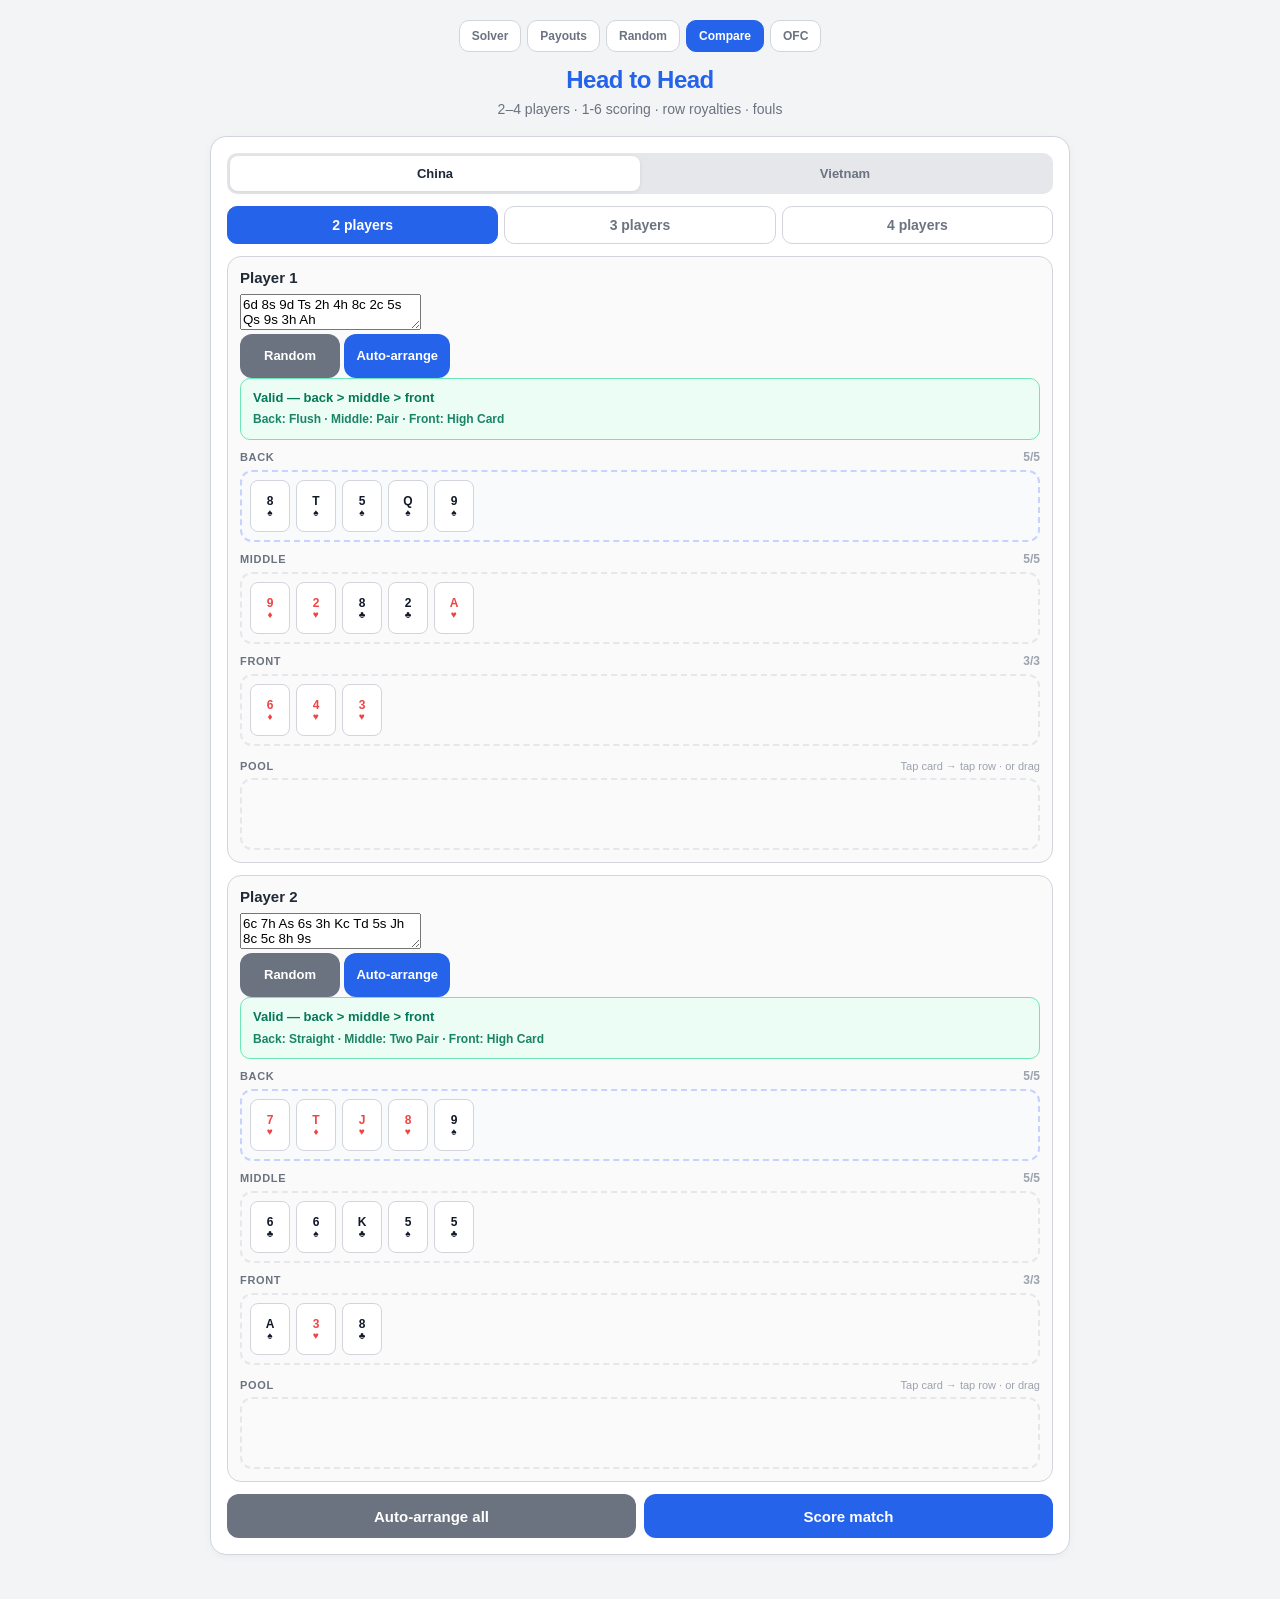
==== compare.html @ 32a0f343 "Add PWA, manual layout editor, compare, OFC mode, and haptics. Installable offline app with service " ====
<!DOCTYPE html>
<html lang="en">
<head>
    <meta charset="UTF-8">
    <meta name="viewport" content="width=device-width, initial-scale=1.0, viewport-fit=cover">
    <meta name="description" content="Compare 2–4 Chinese Poker hands head-to-head with foul detection and royalties.">
    <meta name="apple-mobile-web-app-capable" content="yes">
    <meta name="apple-mobile-web-app-title" content="13 Cards">
    <meta name="theme-color" content="#2563eb">
    <link rel="manifest" href="manifest.webmanifest">
    <link rel="icon" href="icons/icon.svg" type="image/svg+xml">
    <link rel="apple-touch-icon" href="icons/apple-touch-icon.png">
    <link rel="stylesheet" href="pwa.css">
    <link rel="stylesheet" href="app.css">
    <title>Compare — 13 Cards</title>
</head>
<body class="app-body">

    <nav class="top-nav">
        <a href="index.html">Solver</a>
        <a href="payouts.html">Payouts</a>
        <a href="random.html">Random</a>
        <a href="compare.html" class="active">Compare</a>
        <a href="ofc.html">OFC</a>
    </nav>

    <h1>Head to Head</h1>
    <p class="subtitle">2–4 players · 1-6 scoring · row royalties · fouls</p>

    <div class="section">
        <div class="variant-segment" role="radiogroup">
            <label><input type="radio" name="variant" value="traditional_chinese_poker" checked><span>China</span></label>
            <label><input type="radio" name="variant" value="vietnamese_mau_binh"><span>Vietnam</span></label>
        </div>

        <div class="player-count-segment" id="player-count">
            <button type="button" data-n="2" class="active">2 players</button>
            <button type="button" data-n="3">3 players</button>
            <button type="button" data-n="4">4 players</button>
        </div>

        <div id="players-root"></div>

        <div class="action-bar">
            <button type="button" class="btn btn-secondary" id="auto-all-btn">Auto-arrange all</button>
            <button type="button" class="btn btn-primary" id="score-btn">Score match</button>
        </div>
    </div>

    <div class="section" id="results-section" style="display:none;">
        <h2>Totals</h2>
        <div id="totals-root"></div>
        <h2 style="margin-top:16px;">Pairings</h2>
        <div id="pairings-root"></div>
    </div>

    <script src="cards.js"></script>
    <script src="config.js"></script>
    <script src="solver.js"></script>
    <script src="haptic.js"></script>
    <script src="ui.js"></script>
    <script src="editor.js"></script>
    <script src="scoring.js"></script>
    <script src="pwa.js"></script>
    <script>
        let playerCount = 2;
        const playerState = [];

        function getVariant() {
            return document.querySelector('input[name=variant]:checked').value;
        }

        function buildPlayerPanels() {
            const root = document.getElementById('players-root');
            root.innerHTML = '';
            playerState.length = 0;

            for (let i = 0; i < playerCount; i++) {
                const panel = document.createElement('div');
                panel.className = 'player-panel';
                panel.innerHTML = `
                    <h3>Player ${i + 1}</h3>
                    <textarea class="card-input" data-idx="${i}" placeholder="13 cards: As Kh Qd Jc Ts 9h 8d 7s 6c 5h 4d 3s 2c"></textarea>
                    <div class="player-actions">
                        <button type="button" class="btn btn-secondary" data-action="shuffle" data-idx="${i}">Random</button>
                        <button type="button" class="btn btn-primary" data-action="auto" data-idx="${i}">Auto-arrange</button>
                    </div>
                    <div class="editor-mount" data-idx="${i}"></div>
                `;
                root.appendChild(panel);

                const state = {
                    cards: [],
                    editor: null,
                    setup: { front: [], middle: [], back: [] }
                };
                playerState[i] = state;

                const mount = panel.querySelector('.editor-mount');
                state.editor = createManualRowEditor(mount, {
                    variant: getVariant(),
                    onChange: (layout) => {
                        state.setup = layout.rows;
                        state.cards = [...layout.rows.front, ...layout.rows.middle, ...layout.rows.back, ...layout.pool];
                    }
                });
            }

            root.querySelectorAll('[data-action="shuffle"]').forEach(btn => {
                btn.addEventListener('click', () => {
                    hapticTap();
                    const idx = +btn.dataset.idx;
                    const cards = random13();
                    loadPlayerCards(idx, cards);
                });
            });
            root.querySelectorAll('[data-action="auto"]').forEach(btn => {
                btn.addEventListener('click', () => {
                    hapticTap();
                    autoArrangePlayer(+btn.dataset.idx);
                });
            });
            root.querySelectorAll('.card-input').forEach(ta => {
                ta.addEventListener('change', () => {
                    try {
                        const cards = parseCardIds(ta.value);
                        loadPlayerCards(+ta.dataset.idx, cards);
                        ta.classList.remove('input-error');
                    } catch (e) {
                        ta.classList.add('input-error');
                        alert(e.message);
                    }
                });
            });
        }

        function loadPlayerCards(idx, cards) {
            const state = playerState[idx];
            state.cards = cards;
            const ta = document.querySelector(`.card-input[data-idx="${idx}"]`);
            if (ta) ta.value = cards.map(c => c.id).join(' ');
            state.editor.syncCards(cards);
            autoArrangePlayer(idx);
        }

        function autoArrangePlayer(idx) {
            const state = playerState[idx];
            if (state.cards.length !== 13) return;
            try {
                const setup = autoSetupFromCards(state.cards, getVariant());
                state.setup = { front: setup.front, middle: setup.middle, back: setup.back };
                state.editor.applyArrangement(setup.front, setup.middle, setup.back);
                hapticSuccess();
            } catch (e) {
                hapticError();
                alert(e.message);
            }
        }

        function gatherPlayers() {
            const variant = getVariant();
            const players = [];
            for (let i = 0; i < playerCount; i++) {
                const state = playerState[i];
                const layout = state.editor.getLayout();
                if (!layout.complete) throw new Error(`Player ${i + 1}: assign all cards to front / middle / back.`);
                const allCards = [...layout.rows.front, ...layout.rows.middle, ...layout.rows.back];
                players.push({
                    name: `Player ${i + 1}`,
                    cards: allCards,
                    setup: layout.rows
                });
            }
            return { players, variant };
        }

        function renderResults(result) {
            document.getElementById('results-section').style.display = 'block';
            const totalsRoot = document.getElementById('totals-root');
            totalsRoot.innerHTML = `<table class="score-table"><thead><tr><th>Player</th><th>Net</th><th>Foul?</th></tr></thead><tbody>
                ${result.players.map((p, i) => {
                    const foul = isPlayerFouled(p.setup);
                    return `<tr><td>${p.name}</td><td class="score-total">${formatPayout(result.totals[i])}</td><td>${foul ? '<span class="foul-tag">FOUL</span>' : '—'}</td></tr>`;
                }).join('')}
            </tbody></table>`;

            const pairRoot = document.getElementById('pairings-root');
            let html = '';
            for (let i = 0; i < result.players.length; i++) {
                for (let j = i + 1; j < result.players.length; j++) {
                    const m = result.matrix[i][j];
                    html += `<div class="player-panel"><h3>${result.players[i].name} vs ${result.players[j].name}</h3>
                        <p class="match-detail">Net: ${formatPayout(m.netA)} / ${formatPayout(m.netB)}${m.breakdown.note ? ` · ${m.breakdown.note}` : ''}</p>
                        <table class="score-table"><thead><tr><th>Row</th><th>${result.players[i].name}</th><th>${result.players[j].name}</th><th>Hands</th></tr></thead><tbody>
                        ${m.breakdown.rows.map(r => `<tr><td>${r.label}</td><td>${formatPayout(r.a)}</td><td>${formatPayout(r.b)}</td><td class="match-detail">${r.handA} vs ${r.handB}</td></tr>`).join('')}
                        </tbody></table></div>`;
                }
            }
            pairRoot.innerHTML = html;
            document.getElementById('results-section').scrollIntoView({ behavior: 'smooth', block: 'start' });
        }

        document.getElementById('player-count').addEventListener('click', (e) => {
            const btn = e.target.closest('button[data-n]');
            if (!btn) return;
            hapticTap();
            playerCount = +btn.dataset.n;
            document.querySelectorAll('#player-count button').forEach(b => b.classList.toggle('active', b === btn));
            buildPlayerPanels();
        });

        document.getElementById('auto-all-btn').addEventListener('click', () => {
            hapticTap();
            for (let i = 0; i < playerCount; i++) {
                const ta = document.querySelector(`.card-input[data-idx="${i}"]`);
                if (ta && ta.value.trim()) {
                    try { loadPlayerCards(i, parseCardIds(ta.value)); } catch { /* skip */ }
                }
                autoArrangePlayer(i);
            }
        });

        document.getElementById('score-btn').addEventListener('click', () => {
            try {
                const { players, variant } = gatherPlayers();
                const result = scoreHeadToHead(players, variant);
                renderResults(result);
                hapticSuccess();
            } catch (e) {
                hapticError();
                alert(e.message);
            }
        });

        document.querySelectorAll('input[name=variant]').forEach(r => {
            r.addEventListener('change', () => {
                playerState.forEach(s => s.editor.setVariant(getVariant()));
            });
        });

        buildPlayerPanels();
        loadPlayerCards(0, random13());
        loadPlayerCards(1, random13());
    </script>
</body>
</html>
---- pwa.css ----
.pwa-install-btn {
    padding: 10px 14px;
    border-radius: 10px;
    font-size: 0.8125rem;
    font-weight: 700;
    border: 1px solid #2563eb;
    background: #eff6ff;
    color: #2563eb;
    cursor: pointer;
    -webkit-tap-highlight-color: transparent;
    line-height: 1.2;
}

.pwa-install-btn:hover { background: #dbeafe; }

.pwa-update-bar {
    position: fixed;
    left: 12px;
    right: 12px;
    bottom: calc(12px + env(safe-area-inset-bottom, 0px));
    z-index: 200;
    display: flex;
    align-items: center;
    justify-content: space-between;
    gap: 12px;
    padding: 12px 14px;
    border-radius: 14px;
    background: #1f2937;
    color: #f9fafb;
    font-size: 0.875rem;
    box-shadow: 0 8px 24px rgba(0, 0, 0, 0.2);
}

.pwa-update-bar button {
    flex-shrink: 0;
    padding: 8px 14px;
    border: none;
    border-radius: 8px;
    background: #2563eb;
    color: white;
    font-weight: 700;
    font-size: 0.8125rem;
    cursor: pointer;
}

.pwa-offline-badge {
    font-size: 0.6875rem;
    font-weight: 700;
    color: #6b7280;
    padding: 4px 8px;
    border-radius: 6px;
    background: #f3f4f6;
    border: 1px solid #e5e7eb;
}

.pwa-offline-badge.is-offline {
    color: #b45309;
    background: #fffbeb;
    border-color: #fcd34d;
}

@media (min-width: 768px) {
    .top-nav { flex-wrap: wrap; }
}
---- app.css ----
:root {
    --bg: #f3f4f6;
    --card-bg: #ffffff;
    --primary: #2563eb;
    --primary-hover: #1d4ed8;
    --text: #1f2937;
    --border: #d1d5db;
    --red-suit: #ef4444;
    --black-suit: #111827;
    --success: #10b981;
    --gold: #f59e0b;
    --danger: #ef4444;
    --safe-top: env(safe-area-inset-top, 0px);
    --safe-bottom: env(safe-area-inset-bottom, 0px);
}

* { box-sizing: border-box; font-family: -apple-system, BlinkMacSystemFont, "SF Pro Text", "Segoe UI", Roboto, Helvetica, Arial, sans-serif; }
html { -webkit-text-size-adjust: 100%; overflow-x: hidden; }

body.app-body {
    background: var(--bg);
    color: var(--text);
    margin: 0;
    padding: calc(8px + var(--safe-top)) 8px calc(20px + var(--safe-bottom));
    max-width: 900px;
    margin-inline: auto;
    min-height: 100dvh;
    overflow-x: hidden;
}

h1, h2 { text-align: center; color: var(--primary); margin: 0 0 6px; }
h1 { font-size: 1.5rem; letter-spacing: -0.02em; }
h2 { font-size: 1.1rem; }
p.subtitle { text-align: center; color: #6b7280; font-size: 0.875rem; margin: 0 0 16px; line-height: 1.4; }

.section {
    background: var(--card-bg);
    padding: 12px;
    border-radius: 16px;
    box-shadow: 0 2px 8px rgba(0,0,0,0.04);
    margin-bottom: 12px;
    border: 1px solid var(--border);
}

.top-nav {
    display: flex;
    justify-content: center;
    gap: 6px;
    margin-bottom: 14px;
    flex-wrap: wrap;
}
.top-nav a {
    padding: 8px 12px;
    border-radius: 10px;
    font-size: 0.75rem;
    font-weight: 700;
    text-decoration: none;
    color: #6b7280;
    background: white;
    border: 1px solid var(--border);
    -webkit-tap-highlight-color: transparent;
}
.top-nav a.active { background: var(--primary); color: white; border-color: var(--primary); }

.variant-segment {
    display: flex;
    background: #e5e7eb;
    border-radius: 10px;
    padding: 3px;
    margin-bottom: 12px;
}
.variant-segment label { flex: 1; position: relative; cursor: pointer; }
.variant-segment input { position: absolute; opacity: 0; width: 0; height: 0; }
.variant-segment span {
    display: block;
    text-align: center;
    padding: 10px 6px;
    font-size: 0.8125rem;
    font-weight: 600;
    color: #6b7280;
    border-radius: 8px;
}
.variant-segment input:checked + span { background: white; color: var(--text); box-shadow: 0 1px 4px rgba(0,0,0,0.08); }

.btn {
    padding: 12px 16px;
    border: none;
    border-radius: 12px;
    font-size: 0.9375rem;
    font-weight: 700;
    cursor: pointer;
    color: white;
    touch-action: manipulation;
    -webkit-tap-highlight-color: transparent;
    min-height: 44px;
}
.btn:active { transform: scale(0.97); }
.btn-primary { background: var(--primary); }
.btn-secondary { background: #6b7280; }
.btn-block { width: 100%; }

.mini-card {
    flex: 0 0 44px;
    width: 44px;
    height: 58px;
    border: 1.5px solid var(--border);
    border-radius: 8px;
    display: flex;
    flex-direction: column;
    align-items: center;
    justify-content: center;
    font-size: 0.8125rem;
    font-weight: 700;
    background: white;
    cursor: grab;
    touch-action: manipulation;
    -webkit-tap-highlight-color: transparent;
    transition: transform 0.1s, box-shadow 0.1s;
}
.mini-card.card-red { color: var(--red-suit); }
.mini-card.card-black { color: var(--black-suit); }
.mini-card .suit-sm { font-size: 0.625rem; line-height: 1; }
.mini-card.is-selected { outline: 2px solid var(--primary); outline-offset: 2px; transform: scale(1.05); }
.mini-card.is-dragging { opacity: 0.5; }
.mini-card:active { cursor: grabbing; }

/* Manual row editor */
.row-editor { display: flex; flex-direction: column; gap: 10px; }

.editor-status {
    padding: 10px 12px;
    border-radius: 10px;
    background: #f9fafb;
    border: 1px solid var(--border);
    font-size: 0.8125rem;
    font-weight: 600;
    line-height: 1.45;
    display: flex;
    flex-direction: column;
    gap: 4px;
}
.editor-status.is-valid { background: #ecfdf5; border-color: #6ee7b7; color: #047857; }
.editor-status.is-foul { background: #fef2f2; border-color: #fca5a5; color: #b91c1c; }
.editor-hands, .editor-royalty { font-size: 0.75rem; opacity: 0.9; }

.editor-row-head {
    display: flex;
    align-items: center;
    justify-content: space-between;
    gap: 8px;
    margin-bottom: 6px;
}
.editor-row-label {
    font-size: 0.6875rem;
    font-weight: 800;
    text-transform: uppercase;
    letter-spacing: 0.06em;
    color: #6b7280;
}
.editor-row-count { font-size: 0.75rem; font-weight: 700; color: #9ca3af; }
.editor-row-hint { font-size: 0.6875rem; color: #9ca3af; }

.editor-dropzone {
    display: flex;
    flex-wrap: wrap;
    gap: 6px;
    min-height: 66px;
    padding: 8px;
    border-radius: 12px;
    border: 2px dashed #e5e7eb;
    background: #fafafa;
    align-items: center;
}
.editor-dropzone.drop-target { border-color: var(--primary); background: #eff6ff; }
.editor-row.row-back .editor-dropzone { border-color: #c7d2fe; background: #f8fafc; }

.editor-slot {
    width: 44px;
    height: 58px;
    border-radius: 8px;
    border: 1.5px dashed #d1d5db;
    background: rgba(255,255,255,0.6);
}

.editor-pool-wrap { margin-top: 4px; }
.editor-pool { min-height: 72px; }

/* Compare page */
.player-count-segment { display: flex; gap: 6px; margin-bottom: 12px; }
.player-count-segment button {
    flex: 1;
    padding: 10px;
    border-radius: 10px;
    border: 1px solid var(--border);
    background: white;
    font-weight: 700;
    font-size: 0.875rem;
    color: #6b7280;
    cursor: pointer;
}
.player-count-segment button.active { background: var(--primary); color: white; border-color: var(--primary); }

.player-panel {
    border: 1px solid var(--border);
    border-radius: 14px;
    padding: 12px;
    margin-bottom: 12px;
    background: #fafafa;
}
.player-panel h3 { margin: 0 0 8px; font-size: 0.9375rem; color: var(--text); text-align: left; }
.card-input.input-error { border-color: var(--danger); background: #fef2f2; }
    width: 100%;
    min-height: 52px;
    padding: 8px 10px;
    border: 1px solid var(--border);
    border-radius: 10px;
    font-size: 0.75rem;
    font-family: ui-monospace, SFMono-Regular, Menlo, Monaco, Consolas, monospace;
    resize: vertical;
}
.player-actions { display: flex; gap: 8px; margin-top: 8px; flex-wrap: wrap; }
.player-actions .btn { flex: 1; min-width: 100px; font-size: 0.8125rem; padding: 10px 12px; }

.score-table { width: 100%; border-collapse: collapse; font-size: 0.8125rem; }
.score-table th, .score-table td { padding: 8px 6px; border-bottom: 1px solid var(--border); text-align: center; }
.score-table th { font-size: 0.6875rem; text-transform: uppercase; color: #6b7280; }
.score-total { font-weight: 800; font-size: 1rem; color: var(--success); }
.match-detail { font-size: 0.75rem; color: #6b7280; margin-top: 8px; line-height: 1.4; }
.foul-tag { color: var(--danger); font-weight: 800; font-size: 0.75rem; }

/* OFC */
.ofc-board { display: flex; flex-direction: column; gap: 10px; }
.ofc-row-label { font-size: 0.6875rem; font-weight: 800; text-transform: uppercase; letter-spacing: 0.06em; color: #6b7280; margin-bottom: 6px; }
.ofc-slots { display: flex; flex-wrap: wrap; gap: 6px; }
.ofc-slot {
    width: 44px;
    height: 58px;
    border-radius: 8px;
    border: 2px dashed #d1d5db;
    background: #f9fafb;
    display: flex;
    align-items: center;
    justify-content: center;
    font-size: 0.625rem;
    color: #9ca3af;
    cursor: pointer;
    -webkit-tap-highlight-color: transparent;
}
.ofc-slot.can-place { border-color: var(--primary); background: #eff6ff; animation: pulse-slot 1.2s ease infinite; }
.ofc-slot.filled { border-style: solid; border-color: var(--border); background: white; cursor: default; animation: none; }
.ofc-slot.foul-risk { border-color: #fca5a5; }

@keyframes pulse-slot {
    0%, 100% { box-shadow: 0 0 0 0 rgba(37, 99, 235, 0.25); }
    50% { box-shadow: 0 0 0 4px rgba(37, 99, 235, 0.15); }
}

.ofc-deal {
    text-align: center;
    padding: 16px;
    border-radius: 14px;
    background: linear-gradient(135deg, #dbeafe 0%, #eff6ff 100%);
    border: 2px solid #93c5fd;
    margin-bottom: 12px;
}
.ofc-deal-label { font-size: 0.75rem; font-weight: 700; color: #1d4ed8; text-transform: uppercase; letter-spacing: 0.05em; }
.ofc-deal-card { display: flex; justify-content: center; margin-top: 10px; }
.ofc-deal-card .mini-card { width: 56px; height: 74px; font-size: 1rem; cursor: default; }
.ofc-progress { text-align: center; font-size: 0.8125rem; color: #6b7280; margin-bottom: 10px; }

.status-banner {
    padding: 10px 12px;
    border-radius: 10px;
    font-size: 0.8125rem;
    font-weight: 600;
    margin-bottom: 12px;
}
.status-banner.ok { background: #ecfdf5; border: 1px solid #6ee7b7; color: #047857; }
.status-banner.warn { background: #fffbeb; border: 1px solid #fcd34d; color: #b45309; }
.status-banner.bad { background: #fef2f2; border: 1px solid #fca5a5; color: #b91c1c; }

.action-bar { display: flex; gap: 8px; margin-top: 12px; flex-wrap: wrap; }
.action-bar .btn { flex: 1; }

@media (min-width: 600px) {
    body.app-body { padding: 20px 20px 32px; }
    .section { padding: 16px; }
    .mini-card { flex: 0 0 40px; width: 40px; height: 52px; font-size: 0.75rem; }
    .editor-slot, .ofc-slot { width: 40px; height: 52px; }
}
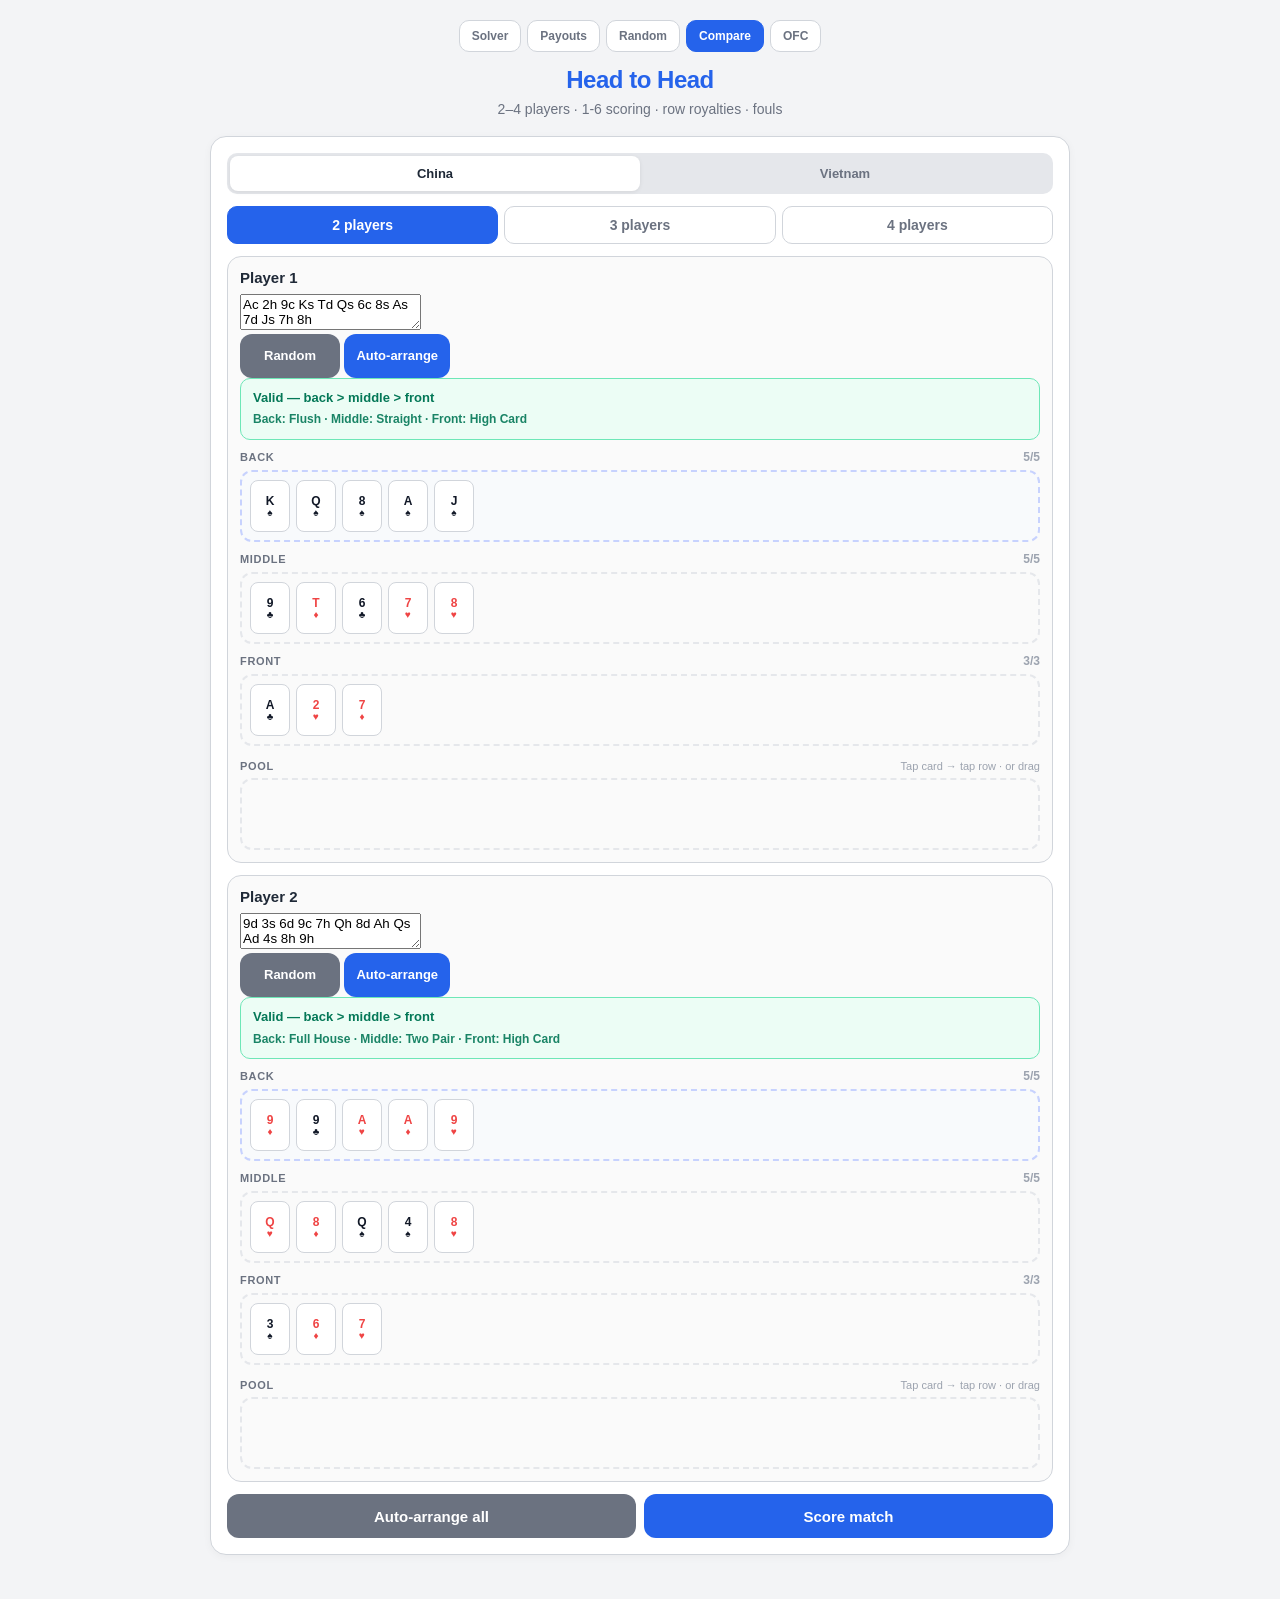
==== commit 02f7a3bf: "Fix Cloudflare Pages routing and service worker offline navigation. Use clean URLs (/random etc.), a" ====
--- a/compare.html
+++ b/compare.html
@@ -17,11 +17,11 @@
 <body class="app-body">
 
     <nav class="top-nav">
-        <a href="index.html">Solver</a>
-        <a href="payouts.html">Payouts</a>
-        <a href="random.html">Random</a>
-        <a href="compare.html" class="active">Compare</a>
-        <a href="ofc.html">OFC</a>
+        <a href="/">Solver</a>
+        <a href="/payouts">Payouts</a>
+        <a href="/random">Random</a>
+        <a href="/compare" class="active">Compare</a>
+        <a href="/ofc">OFC</a>
     </nav>
 
     <h1>Head to Head</h1>
